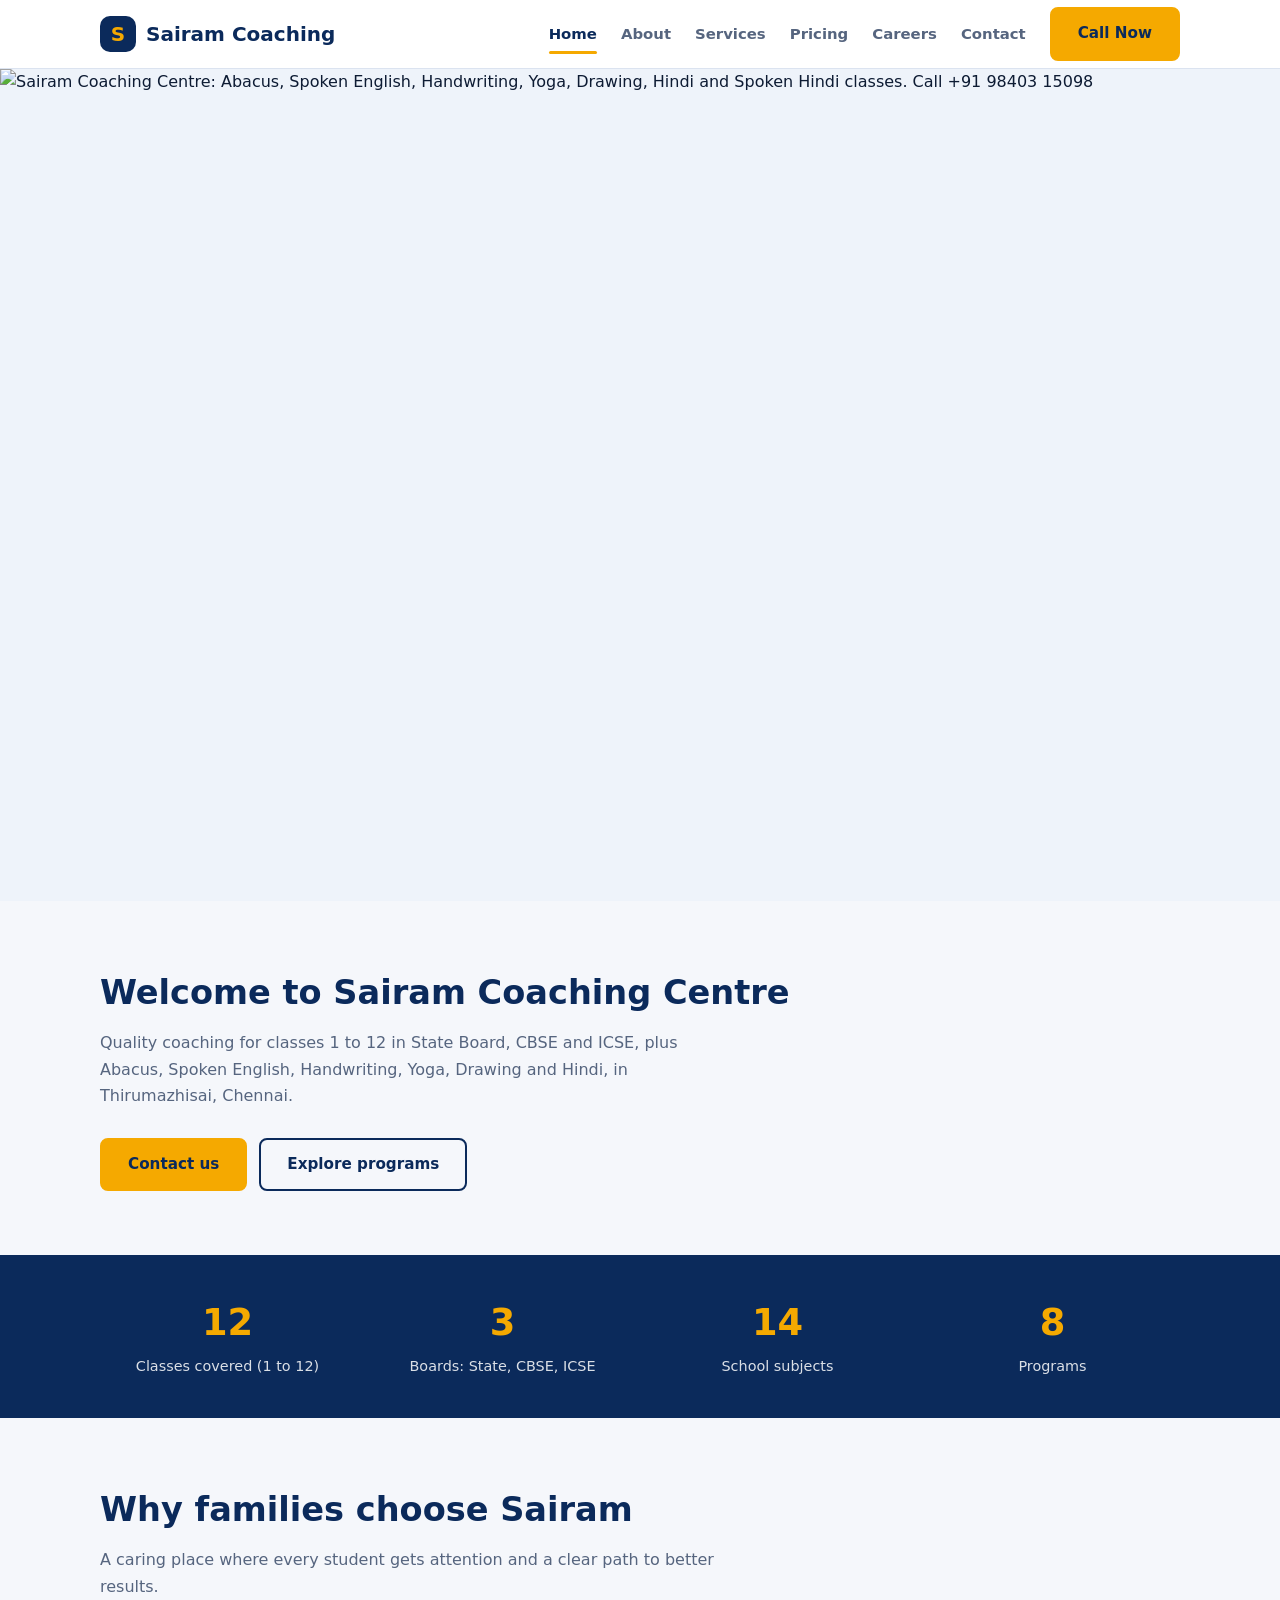
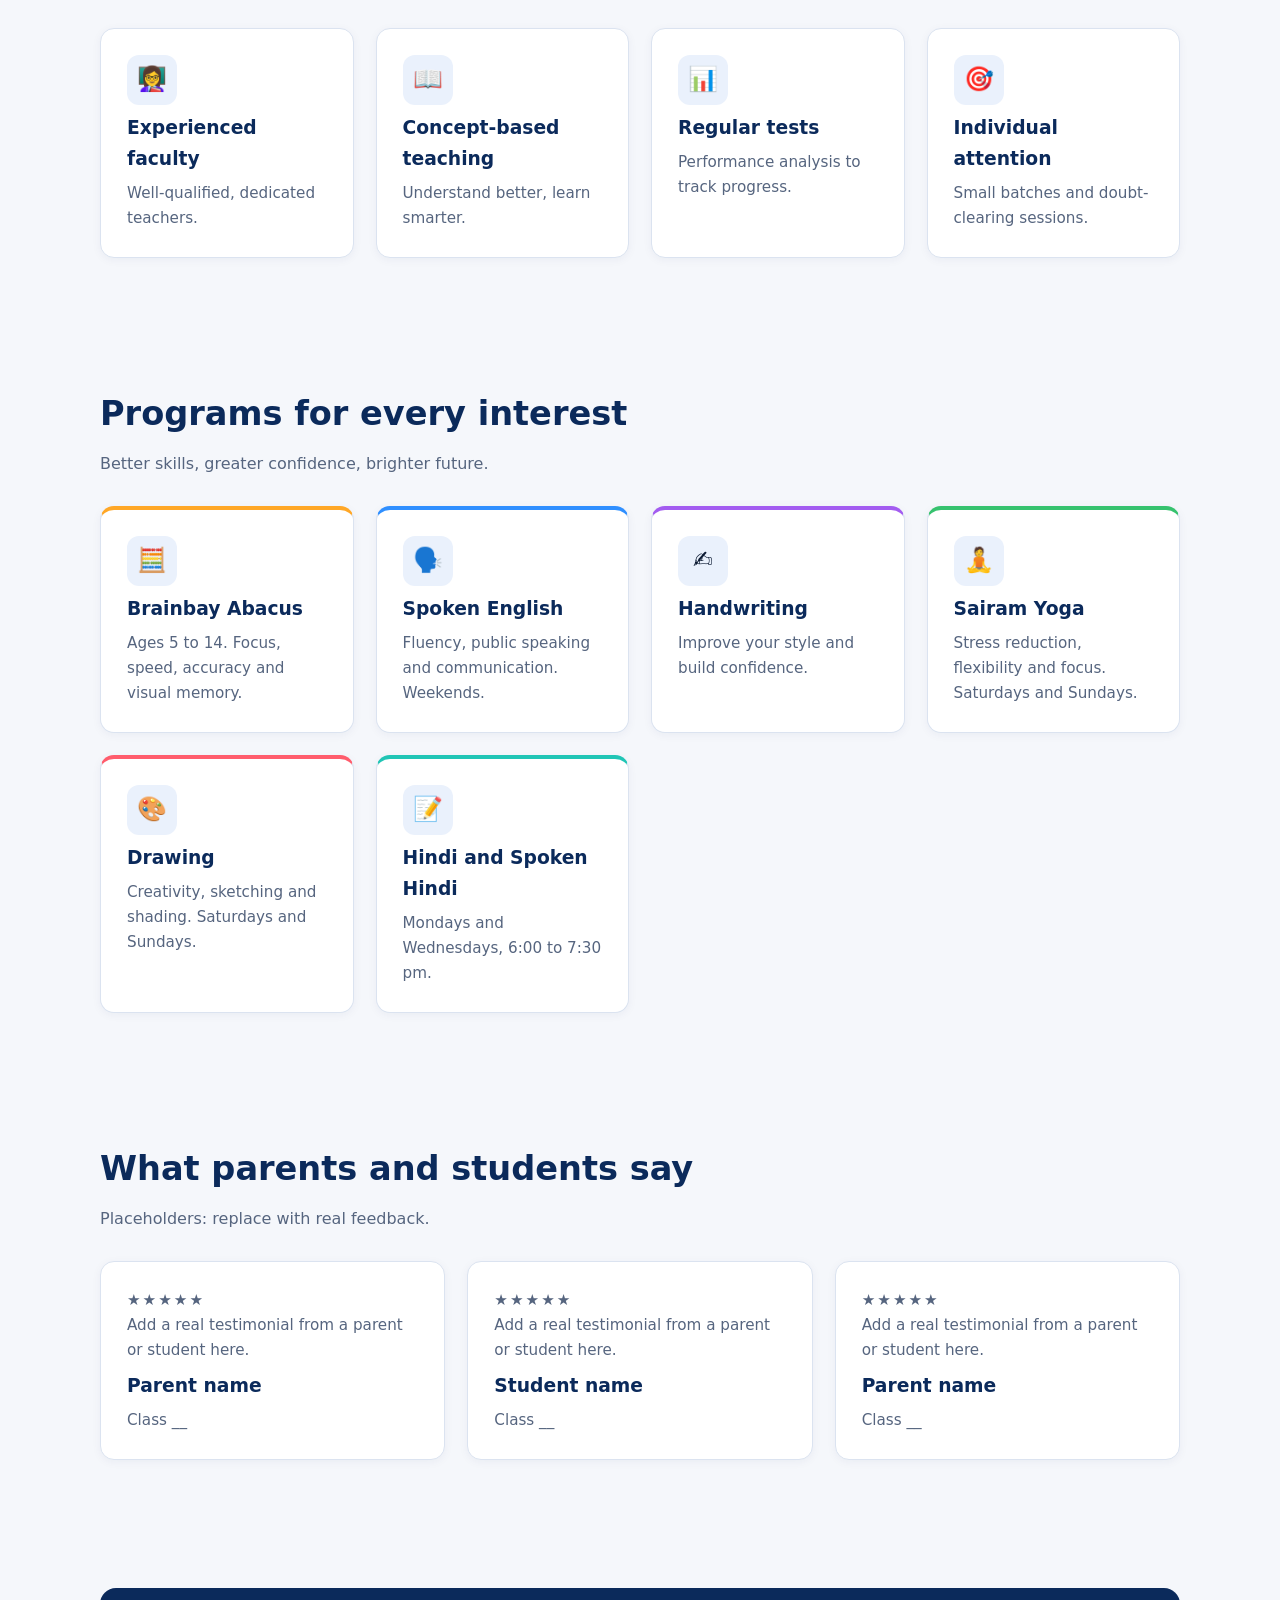
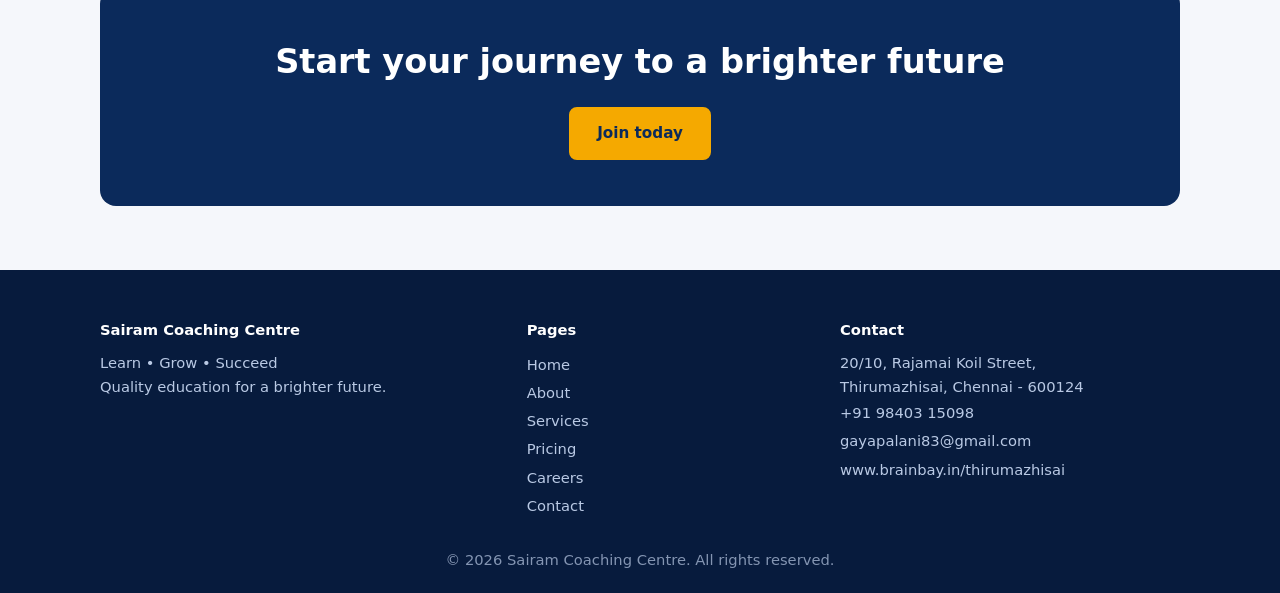
==== index.html @ d765d1d5 "Add files via upload" ====
<!DOCTYPE html><html lang="en"><head><meta charset="utf-8"><meta name="viewport" content="width=device-width,initial-scale=1"><meta name="theme-color" content="#050d21"><title>Home | Sairam Coaching Centre, Thirumazhisai</title><meta name="description" content="Sairam Coaching Centre, Thirumazhisai, Chennai: coaching for classes 1 to 12 (State Board, CBSE, ICSE), abacus, spoken English, handwriting, yoga, drawing and Hindi."><link rel="stylesheet" href="style.css"></head><body>
<section class="poster"><img src="images/poster.jpg" alt="Sairam Coaching Centre: Abacus, Spoken English, Handwriting, Yoga, Drawing, Hindi and Spoken Hindi classes. Call +91 98403 15098" fetchpriority="high"></section>
<section><div class="c"><h2>Welcome to Sairam Coaching Centre</h2><p class="sub">Quality coaching for classes 1 to 12 in State Board, CBSE and ICSE, plus Abacus, Spoken English, Handwriting, Yoga, Drawing and Hindi, in Thirumazhisai, Chennai.</p><div class="b"><a class="btn g" href="contact.html">Contact us</a><a class="btn o" href="services.html">Explore programs</a></div></div></section>
<div class="stats"><div class="c"><div><b data-n="12">12</b><span>Classes covered (1 to 12)</span></div><div><b data-n="3">3</b><span>Boards: State, CBSE, ICSE</span></div><div><b data-n="14">14</b><span>School subjects</span></div><div><b data-n="8">8</b><span>Programs</span></div></div></div>
<section><div class="c"><h2>Why families choose Sairam</h2><p class="sub">A caring place where every student gets attention and a clear path to better results.</p><div class="g3"><div class="card"><div class="ic">👩‍🏫</div><h3>Experienced faculty</h3><p>Well-qualified, dedicated teachers.</p></div><div class="card"><div class="ic">📖</div><h3>Concept-based teaching</h3><p>Understand better, learn smarter.</p></div><div class="card"><div class="ic">📊</div><h3>Regular tests</h3><p>Performance analysis to track progress.</p></div><div class="card"><div class="ic">🎯</div><h3>Individual attention</h3><p>Small batches and doubt-clearing sessions.</p></div></div></div></section>
<section><div class="c"><h2>Programs for every interest</h2><p class="sub">Better skills, greater confidence, brighter future.</p><div class="g3">
<div class="card pc" style="--c:#ffa726"><div class="ic">🧮</div><h3>Brainbay Abacus</h3><p>Ages 5 to 14. Focus, speed, accuracy and visual memory.</p></div>
<div class="card pc" style="--c:#2f8fff"><div class="ic">🗣️</div><h3>Spoken English</h3><p>Fluency, public speaking and communication. Weekends.</p></div>
<div class="card pc" style="--c:#a35cf0"><div class="ic">✍️</div><h3>Handwriting</h3><p>Improve your style and build confidence.</p></div>
<div class="card pc" style="--c:#36c26e"><div class="ic">🧘</div><h3>Sairam Yoga</h3><p>Stress reduction, flexibility and focus. Saturdays and Sundays.</p></div>
<div class="card pc" style="--c:#ff5c6c"><div class="ic">🎨</div><h3>Drawing</h3><p>Creativity, sketching and shading. Saturdays and Sundays.</p></div>
<div class="card pc" style="--c:#20c5b5"><div class="ic">📝</div><h3><a href="service-detail.html">Hindi and Spoken Hindi</a></h3><p>Mondays and Wednesdays, 6:00 to 7:30 pm.</p></div></div></div></section>
<section><div class="c"><h2>What parents and students say</h2><p class="sub">Placeholders: replace with real feedback.</p><div class="g3"><div class="card"><p class="st">★★★★★</p><p>Add a real testimonial from a parent or student here.</p><h3>Parent name</h3><p>Class __</p></div><div class="card"><p class="st">★★★★★</p><p>Add a real testimonial from a parent or student here.</p><h3>Student name</h3><p>Class __</p></div><div class="card"><p class="st">★★★★★</p><p>Add a real testimonial from a parent or student here.</p><h3>Parent name</h3><p>Class __</p></div></div></div></section>
<section><div class="c"><div class="cta"><h2>Start your journey to a brighter future</h2><a class="btn" href="contact.html">Join today</a></div></div></section>
<script src="main.js"></script></body></html>
---- style.css ----
:root{--navy:#0b2a5b;--blue:#1456b8;--gold:#f5a900;--bg:#f5f7fb;--ink:#0d1b33;--mute:#56657f;--line:#dbe3f0}
*{box-sizing:border-box;margin:0}html{scroll-behavior:smooth}
body{font:16px/1.65 "Segoe UI",system-ui,Arial,sans-serif;background:var(--bg);color:var(--ink)}
a{color:inherit;text-decoration:none}a:focus-visible,button:focus-visible{outline:3px solid var(--gold);outline-offset:2px}
.c{max-width:1120px;margin:auto;padding:0 20px}
header{position:sticky;top:0;z-index:20;background:#fff;border-bottom:1px solid var(--line);transition:box-shadow .3s}header.s{box-shadow:0 4px 18px #0b2a5b1a}
.nav{display:flex;align-items:center;justify-content:space-between;height:68px;gap:12px}
.logo{font-weight:800;font-size:1.25rem;color:var(--navy);display:flex;align-items:center;gap:10px}.logo i{font-style:normal;background:var(--navy);color:var(--gold);width:36px;height:36px;border-radius:10px;display:grid;place-items:center}
nav{display:flex;gap:24px;font-size:.93rem;align-items:center}nav a:not(.btn){color:var(--mute);font-weight:600;position:relative;transition:color .2s}nav a:not(.btn):hover,nav a.on{color:var(--navy)}
nav a.on:not(.btn)::after{content:"";position:absolute;left:0;right:0;bottom:-8px;height:3px;background:var(--gold);border-radius:2px}
.btn{display:inline-block;padding:12px 26px;border-radius:8px;font-weight:700;border:2px solid var(--navy);cursor:pointer;font-size:.95rem;color:#fff;background:var(--navy);transition:transform .2s,background .2s,box-shadow .2s}
.btn:hover{transform:translateY(-2px);box-shadow:0 8px 20px #0b2a5b33}.btn.g{background:var(--gold);border-color:var(--gold);color:var(--navy)}.btn.o{background:none;color:var(--navy)}.btn.o:hover{background:var(--navy);color:#fff}
#mb{display:none;background:none;border:0;font-size:1.6rem;color:var(--navy);cursor:pointer}
h1{font-size:clamp(2rem,4.6vw,3.1rem);line-height:1.15;letter-spacing:-.01em}h2{font-size:clamp(1.5rem,3vw,2.1rem);margin-bottom:10px;color:var(--navy)}
.b{display:flex;gap:12px;flex-wrap:wrap}
.poster{padding:0;background:#eef3fa;height:calc(100vh - 68px);height:calc(100svh - 68px);min-height:420px;display:flex;align-items:center;justify-content:center;animation:fade 1s ease both}
.poster img{width:100%;height:100%;object-fit:contain;display:block}
@keyframes fade{from{opacity:0}}
.stats{background:var(--navy);color:#fff;padding:38px 0}.stats .c{display:grid;grid-template-columns:repeat(4,1fr);gap:20px;text-align:center}
.stats b{font-size:2.3rem;display:block;color:var(--gold)}.stats span{opacity:.85;font-size:.9rem}
section{padding:64px 0}.sub{color:var(--mute);max-width:62ch;margin-bottom:28px}
.g3{display:grid;grid-template-columns:repeat(auto-fit,minmax(240px,1fr));gap:22px}
.card{background:#fff;border:1px solid var(--line);border-radius:14px;padding:26px;box-shadow:0 2px 10px #0b2a5b0d;transition:transform .3s,box-shadow .3s,border-color .3s}
.card:hover{box-shadow:0 14px 32px #0b2a5b1f;border-color:#b9c9e4}
.card .ic{font-size:1.5rem;width:50px;height:50px;display:grid;place-items:center;border-radius:12px;background:#eaf1fc;margin-bottom:6px}
.card h3{margin:8px 0 6px;color:var(--navy)}.card p,.card li{color:var(--mute);font-size:.95rem}.card ul{padding-left:18px}.card h3 a:hover{color:var(--blue)}
.card.hl{background:var(--navy);border-color:var(--navy)}.card.hl h3{color:#fff}.card.hl p,.card.hl li{color:#cfe0f7}.card.hl .price{color:#fff}
.pc{border-top:4px solid var(--c)}.st{color:var(--gold);letter-spacing:2px}.price{font-size:2rem;font-weight:800;margin:6px 0;color:var(--navy)}
.pg{padding:64px 0 48px;background:linear-gradient(135deg,var(--navy),#12408a);color:#fff}.pg h1{color:#fff}.pg p{opacity:.85;margin-top:8px}.pg+section{padding-top:48px}
.cta{background:var(--navy);color:#fff;border-radius:16px;padding:46px 24px;text-align:center}.cta h2{margin-bottom:18px;color:#fff}.cta .btn{background:var(--gold);border-color:var(--gold);color:var(--navy)}
.big{font-size:1.5rem;font-weight:800;color:var(--navy);word-break:break-word}.big a:hover{color:var(--blue)}
.av{width:72px;height:72px;border-radius:50%;background:var(--navy);color:var(--gold);display:grid;place-items:center;font-size:1.8rem;font-weight:800;margin-bottom:10px}
footer{background:#071b3d;color:#b9c9e4;padding:48px 0 20px;font-size:.92rem}
.fg{display:grid;grid-template-columns:1.4fr 1fr 1.2fr;gap:30px}footer h4{color:#fff;margin-bottom:8px}footer a{display:block;padding:2px 0;transition:color .2s}footer a:hover{color:var(--gold)}.cp{text-align:center;margin-top:28px;opacity:.7}
.rv{opacity:0;transform:translateY(22px);transition:opacity .7s,transform .7s,box-shadow .3s,border-color .3s}.rv.in{opacity:1;transform:none}.card.rv.in:hover{transform:translateY(-4px)}
@media(max-width:820px){.poster{height:auto;min-height:0}.poster img{height:auto}.fg{grid-template-columns:1fr}.stats .c{grid-template-columns:1fr 1fr}#mb{display:block}
nav{display:none;position:absolute;top:68px;left:0;right:0;background:#fff;flex-direction:column;padding:18px;border-bottom:1px solid var(--line)}nav.o{display:flex}}
@media(prefers-reduced-motion:reduce){*{animation:none!important;transition:none!important}.rv{opacity:1;transform:none}html{scroll-behavior:auto}}
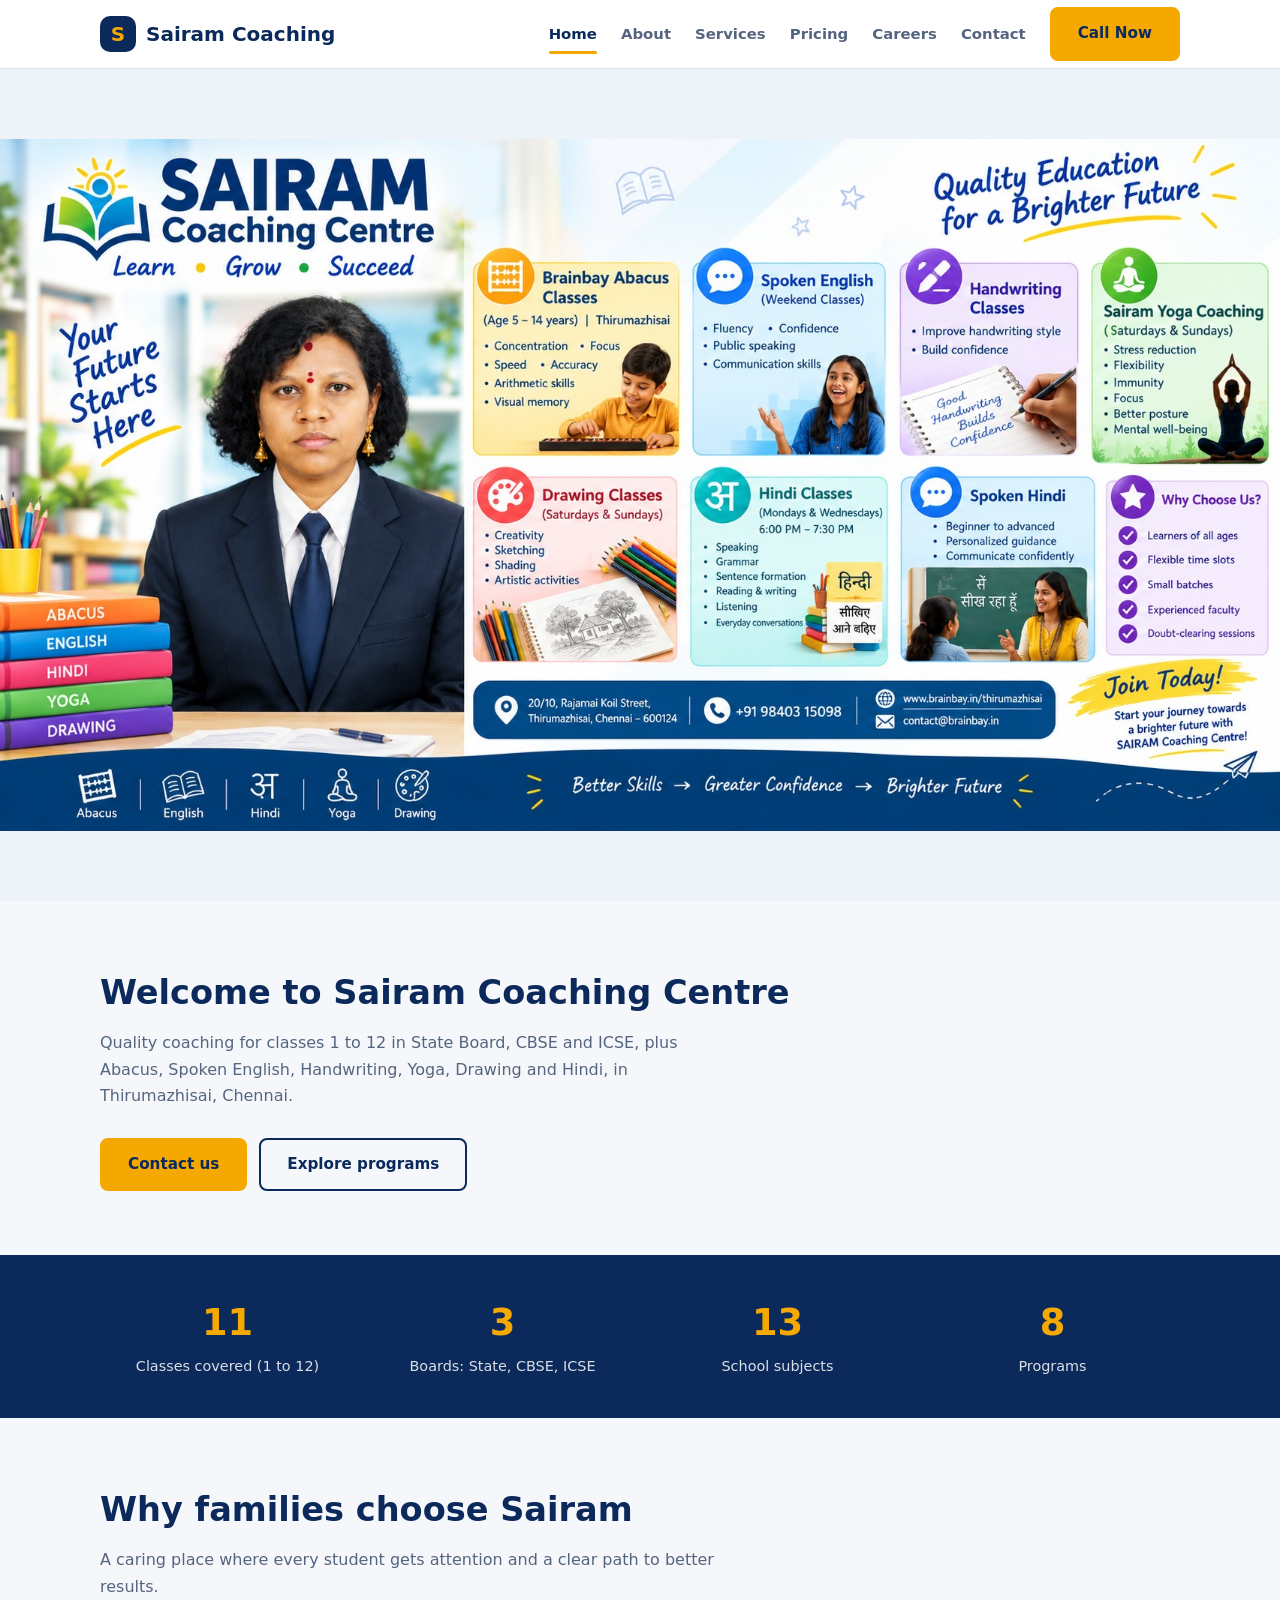
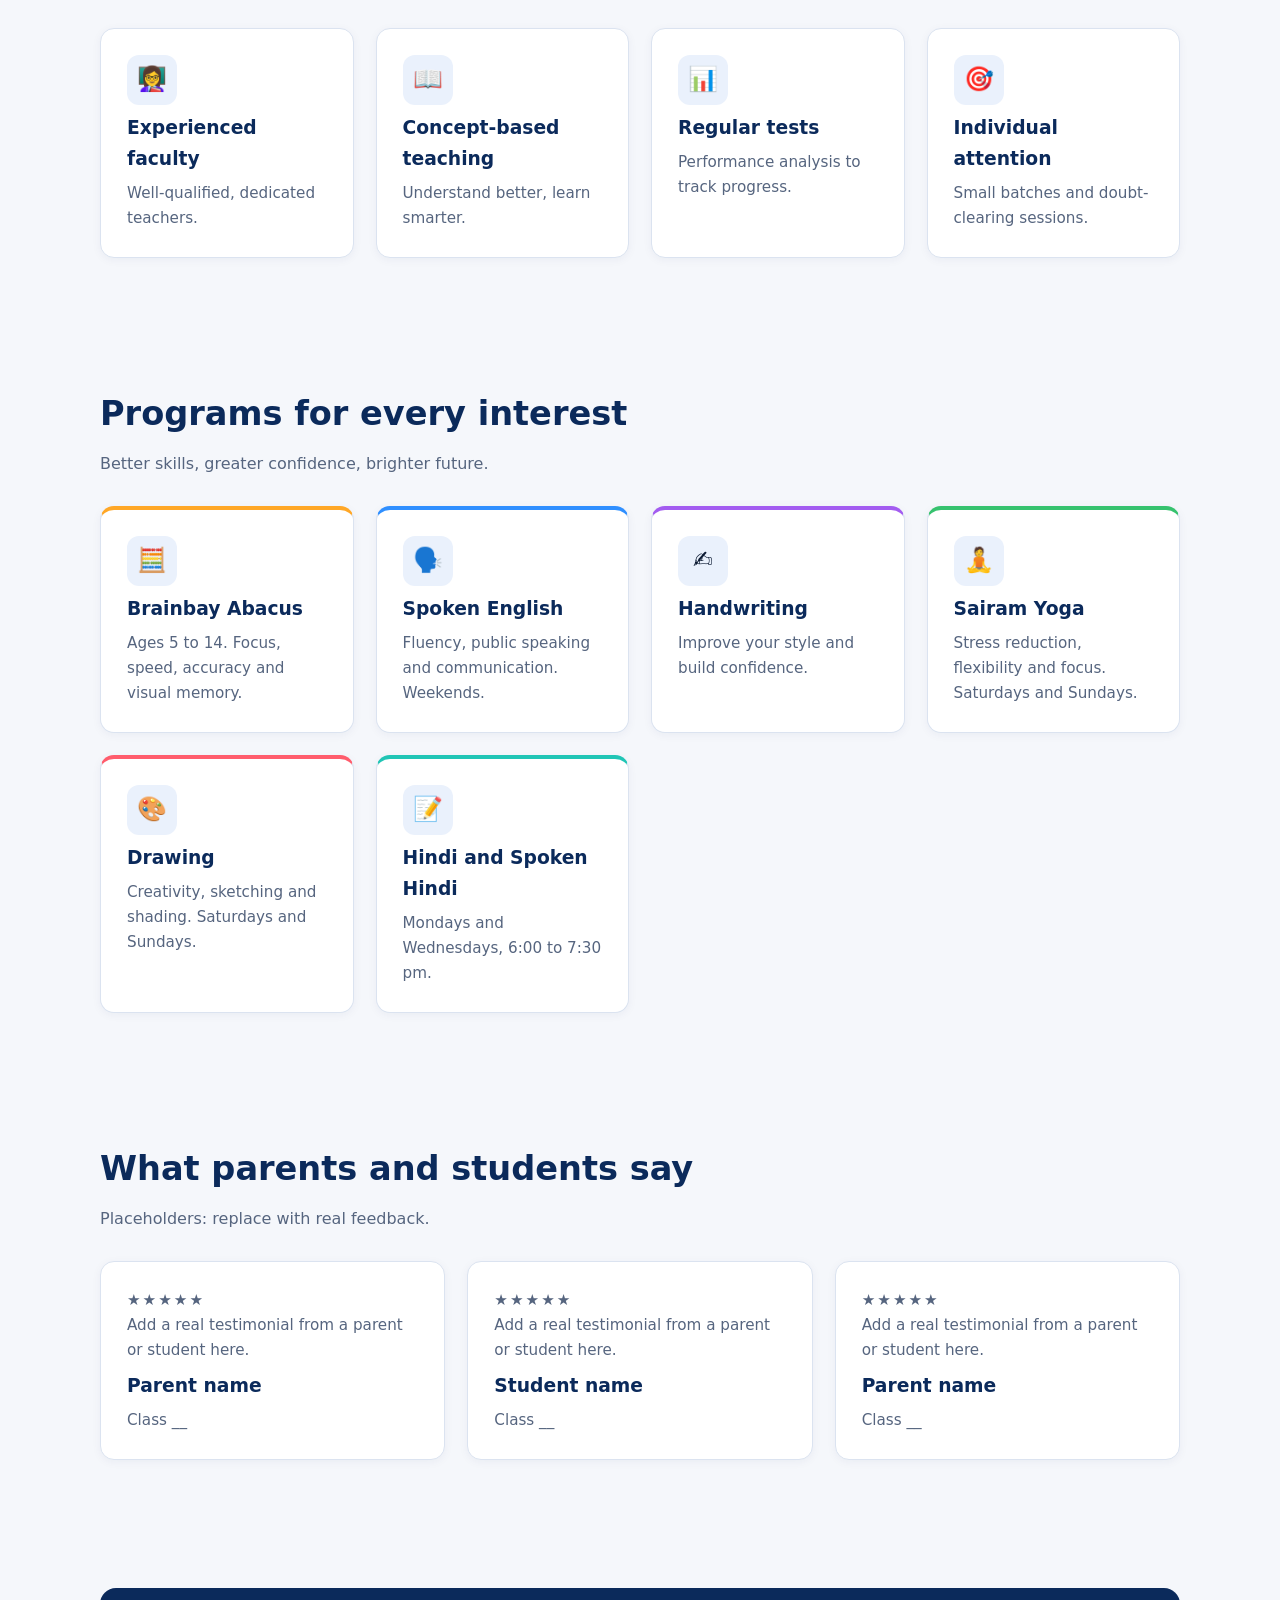
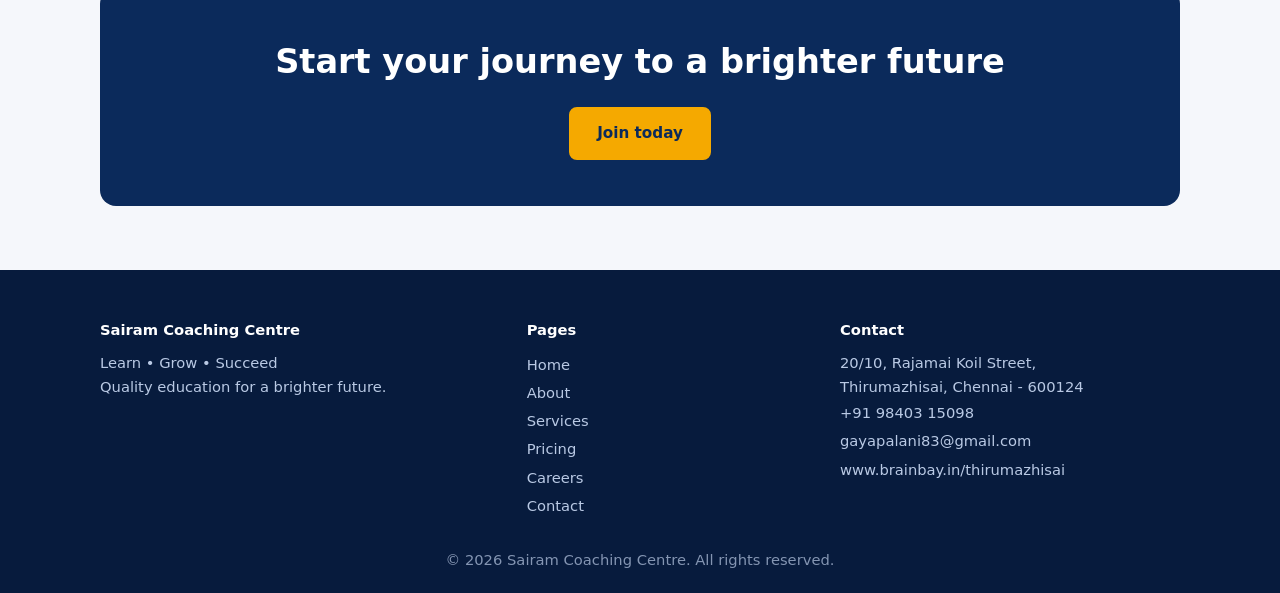
==== commit 948c0a4f: "Update index.html" ====
--- a/index.html
+++ b/index.html
@@ -1,5 +1,5 @@
 <!DOCTYPE html><html lang="en"><head><meta charset="utf-8"><meta name="viewport" content="width=device-width,initial-scale=1"><meta name="theme-color" content="#050d21"><title>Home | Sairam Coaching Centre, Thirumazhisai</title><meta name="description" content="Sairam Coaching Centre, Thirumazhisai, Chennai: coaching for classes 1 to 12 (State Board, CBSE, ICSE), abacus, spoken English, handwriting, yoga, drawing and Hindi."><link rel="stylesheet" href="style.css"></head><body>
-<section class="poster"><img src="images/poster.jpg" alt="Sairam Coaching Centre: Abacus, Spoken English, Handwriting, Yoga, Drawing, Hindi and Spoken Hindi classes. Call +91 98403 15098" fetchpriority="high"></section>
+<section class="poster"><img src="poster.jpg" alt="Sairam Coaching Centre: Abacus, Spoken English, Handwriting, Yoga, Drawing, Hindi and Spoken Hindi classes. Call +91 98403 15098" fetchpriority="high"></section>
 <section><div class="c"><h2>Welcome to Sairam Coaching Centre</h2><p class="sub">Quality coaching for classes 1 to 12 in State Board, CBSE and ICSE, plus Abacus, Spoken English, Handwriting, Yoga, Drawing and Hindi, in Thirumazhisai, Chennai.</p><div class="b"><a class="btn g" href="contact.html">Contact us</a><a class="btn o" href="services.html">Explore programs</a></div></div></section>
 <div class="stats"><div class="c"><div><b data-n="12">12</b><span>Classes covered (1 to 12)</span></div><div><b data-n="3">3</b><span>Boards: State, CBSE, ICSE</span></div><div><b data-n="14">14</b><span>School subjects</span></div><div><b data-n="8">8</b><span>Programs</span></div></div></div>
 <section><div class="c"><h2>Why families choose Sairam</h2><p class="sub">A caring place where every student gets attention and a clear path to better results.</p><div class="g3"><div class="card"><div class="ic">👩‍🏫</div><h3>Experienced faculty</h3><p>Well-qualified, dedicated teachers.</p></div><div class="card"><div class="ic">📖</div><h3>Concept-based teaching</h3><p>Understand better, learn smarter.</p></div><div class="card"><div class="ic">📊</div><h3>Regular tests</h3><p>Performance analysis to track progress.</p></div><div class="card"><div class="ic">🎯</div><h3>Individual attention</h3><p>Small batches and doubt-clearing sessions.</p></div></div></div></section>
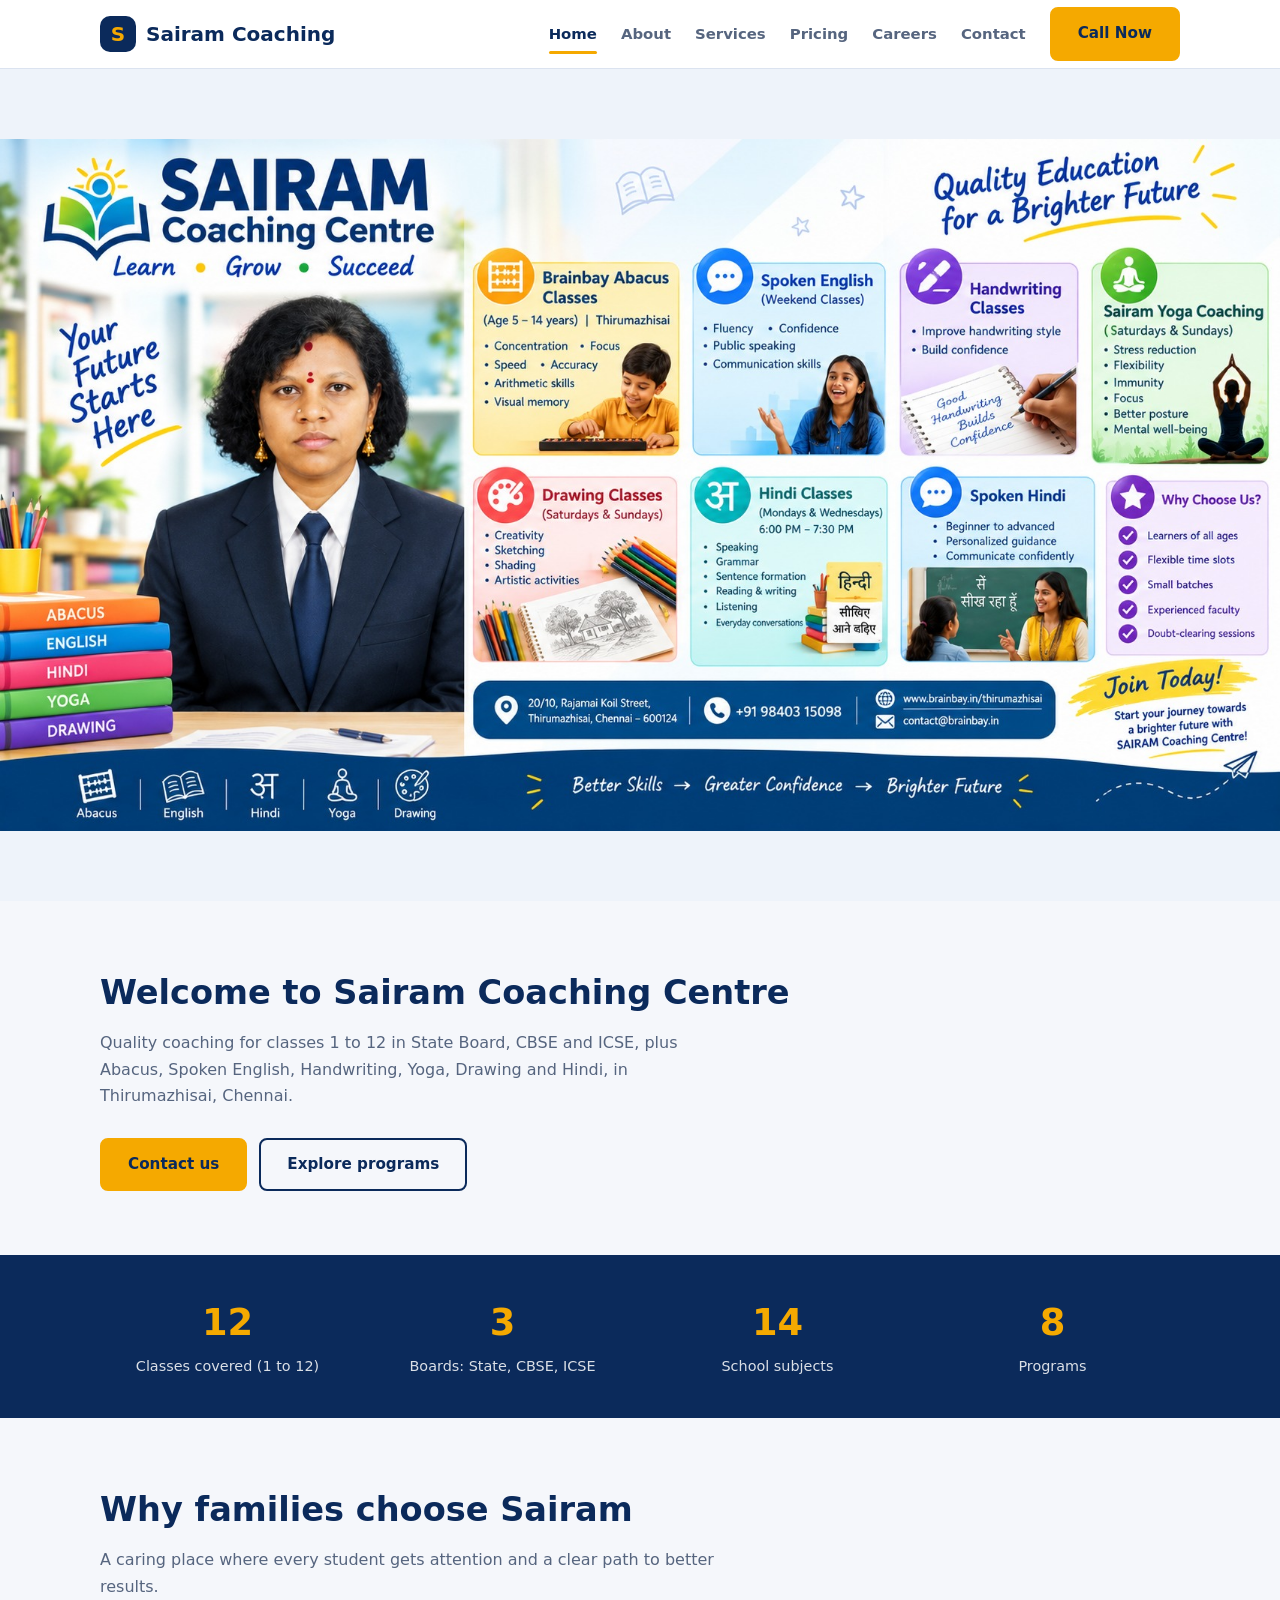
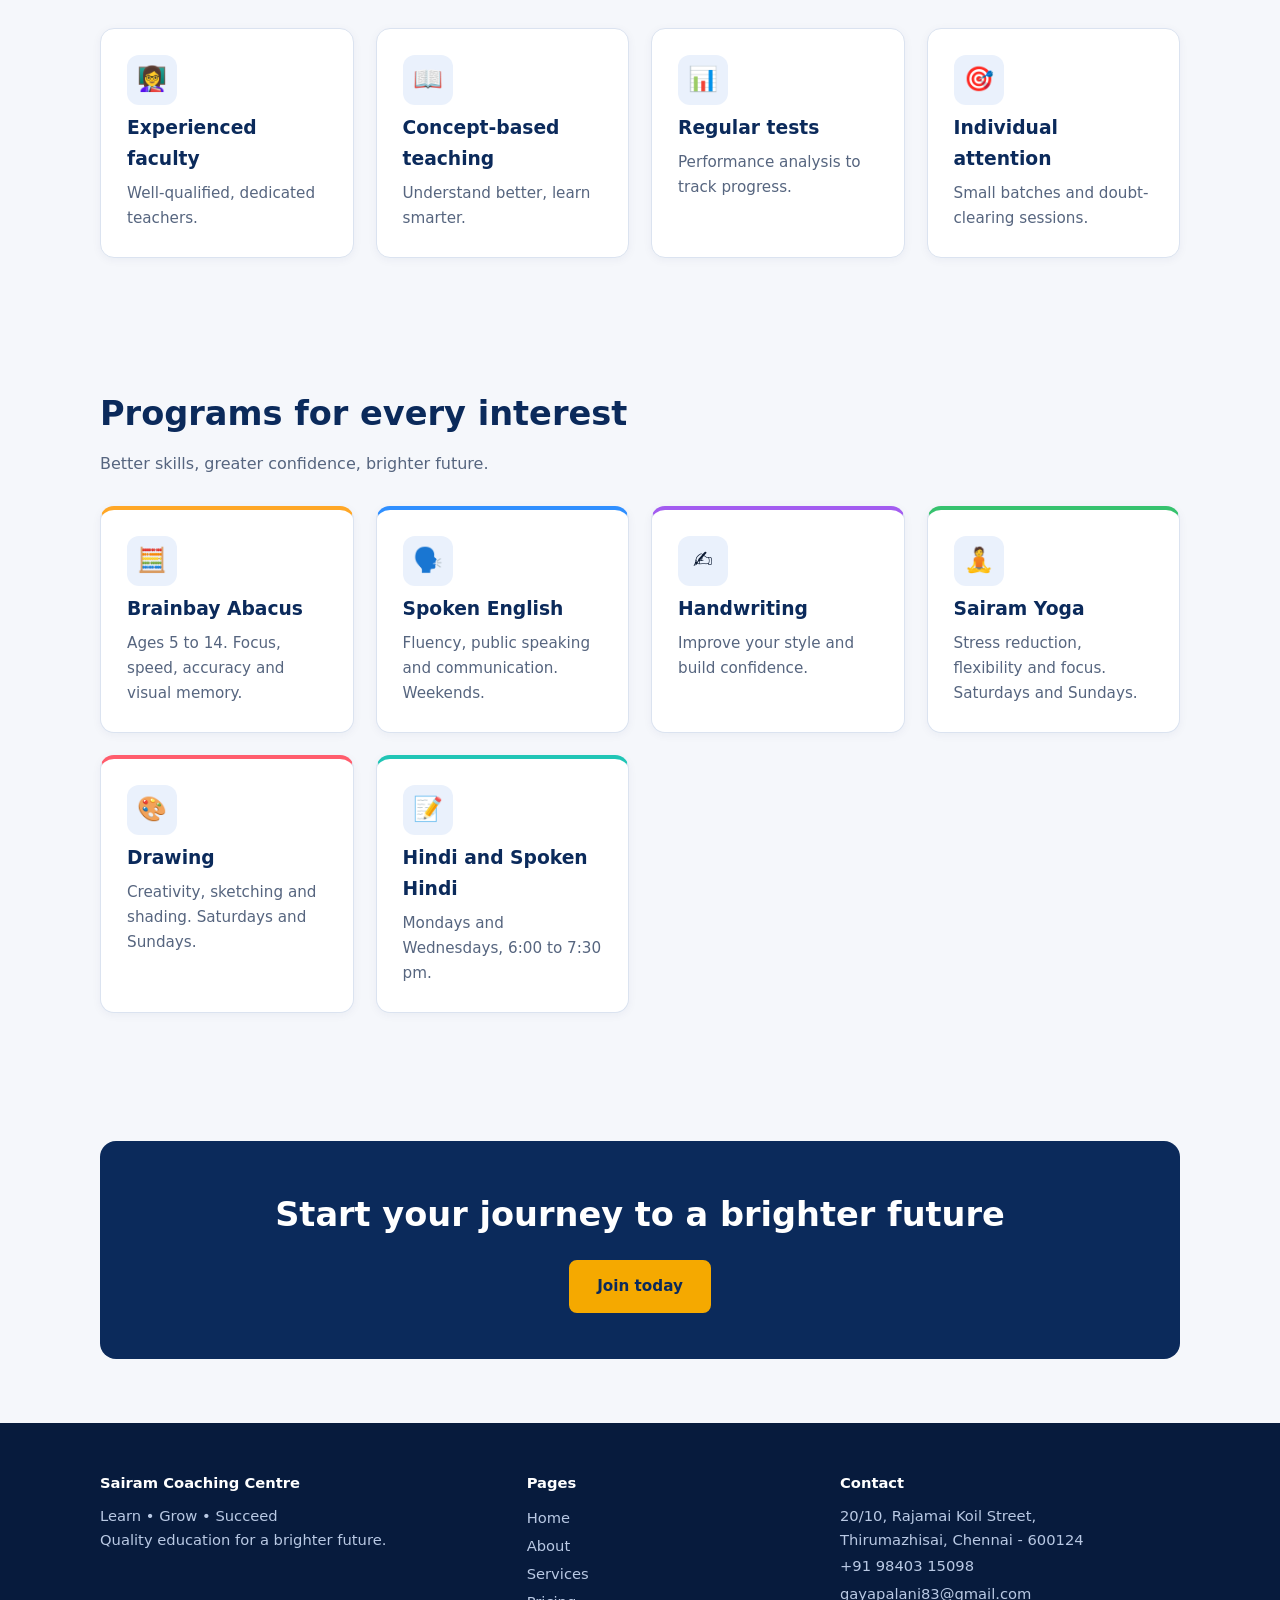
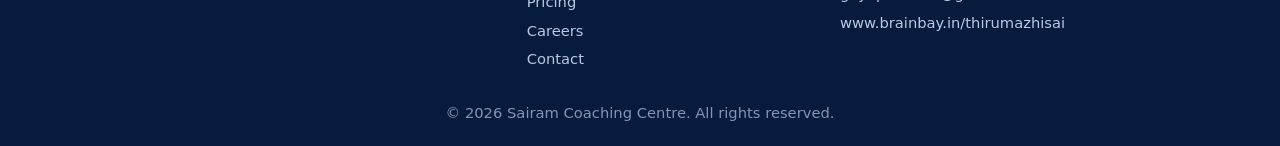
==== commit eb7cf318: "Update index.html" ====
--- a/index.html
+++ b/index.html
@@ -10,6 +10,5 @@
 <div class="card pc" style="--c:#36c26e"><div class="ic">🧘</div><h3>Sairam Yoga</h3><p>Stress reduction, flexibility and focus. Saturdays and Sundays.</p></div>
 <div class="card pc" style="--c:#ff5c6c"><div class="ic">🎨</div><h3>Drawing</h3><p>Creativity, sketching and shading. Saturdays and Sundays.</p></div>
 <div class="card pc" style="--c:#20c5b5"><div class="ic">📝</div><h3><a href="service-detail.html">Hindi and Spoken Hindi</a></h3><p>Mondays and Wednesdays, 6:00 to 7:30 pm.</p></div></div></div></section>
-<section><div class="c"><h2>What parents and students say</h2><p class="sub">Placeholders: replace with real feedback.</p><div class="g3"><div class="card"><p class="st">★★★★★</p><p>Add a real testimonial from a parent or student here.</p><h3>Parent name</h3><p>Class __</p></div><div class="card"><p class="st">★★★★★</p><p>Add a real testimonial from a parent or student here.</p><h3>Student name</h3><p>Class __</p></div><div class="card"><p class="st">★★★★★</p><p>Add a real testimonial from a parent or student here.</p><h3>Parent name</h3><p>Class __</p></div></div></div></section>
 <section><div class="c"><div class="cta"><h2>Start your journey to a brighter future</h2><a class="btn" href="contact.html">Join today</a></div></div></section>
 <script src="main.js"></script></body></html>
